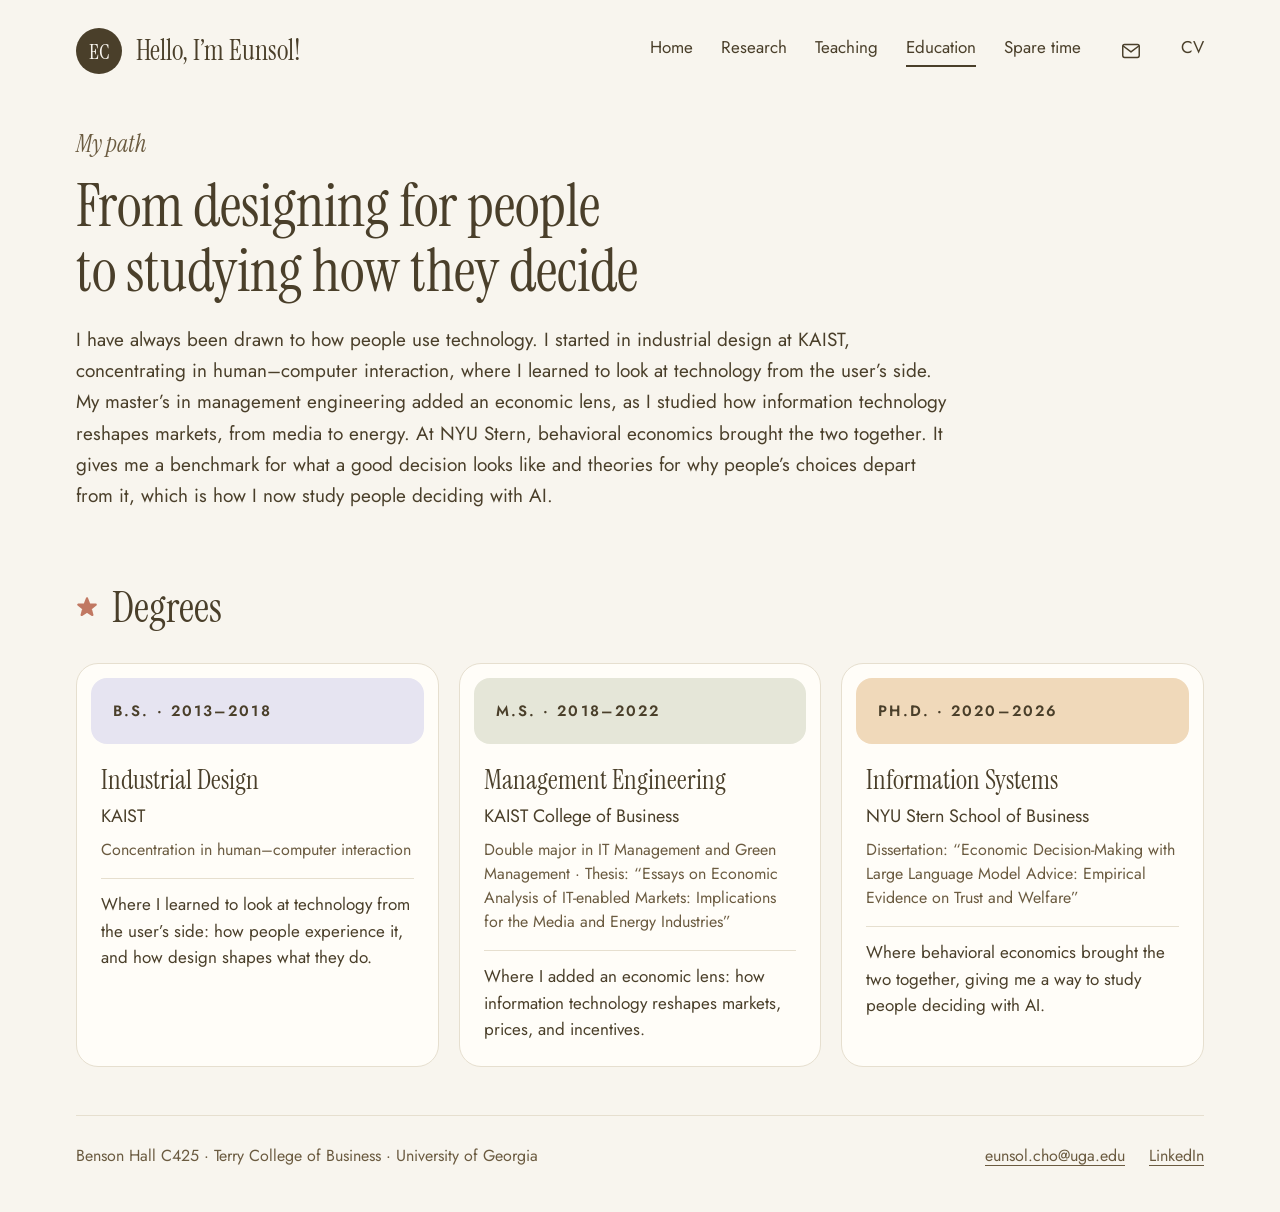
==== education/index.html @ dc2fbb2b "Add Education page with path narrative and degree cards Co-Authored-By: Claude Opus 5.5 <noreply@ant" ====
<!doctype html>
<html lang="en">
<head>
<meta charset="utf-8">
<meta name="viewport" content="width=device-width, initial-scale=1">
<title>Education · Eunsol Cho</title>
<meta name="description" content="Eunsol Cho’s path from industrial design and HCI to behavioral economics and information systems.">
<meta property="og:title" content="Education · Eunsol Cho">
<meta property="og:description" content="Eunsol Cho’s path from industrial design and HCI to behavioral economics and information systems.">
<meta property="og:image" content="https://iameunsol.com/assets/img/og.jpg">
<meta property="og:type" content="website">
<link rel="icon" href="../favicon.svg" type="image/svg+xml">
<link rel="preconnect" href="https://fonts.googleapis.com">
<link rel="preconnect" href="https://fonts.gstatic.com" crossorigin>
<link rel="stylesheet" href="https://fonts.googleapis.com/css2?family=Instrument+Serif:ital@0;1&amp;family=Jost:wght@400;500;600&amp;display=swap">
<link rel="stylesheet" href="../assets/css/site.css?v=0482c925">
</head>
<body>
<a class="skip" href="#main">Skip to content</a>
<div class="page">
  <header class="site-header">
    <a class="brand" href="../"><span class="mono" aria-hidden="true">EC</span><span class="brand-name">Hello, I’m Eunsol!</span></a>
    <nav class="nav" aria-label="Main">
      <a href="../">Home</a>
      <a href="../research/">Research</a>
      <a href="../teaching/">Teaching</a>
      <a href="../education/" aria-current="page">Education</a>
      <a href="../spare-time/">Spare time</a>
      <a class="icon-link" href="mailto:eunsol.cho@uga.edu" aria-label="Email Eunsol"><svg aria-hidden="true" width="22" height="22" viewBox="0 0 24 24" fill="none" stroke="currentColor" stroke-width="1.6" stroke-linecap="round" stroke-linejoin="round"><rect x="3" y="5" width="18" height="14" rx="2"/><path d="M3.5 6.5l8.5 6.5 8.5-6.5"/></svg></a>
      <a href="/Eunsol_Cho_CV.pdf">CV</a>
    </nav>
  </header>
  <main id="main">
    <section class="intro">
      <p class="kicker">My path</p>
      <h1>From designing for people<br>to studying how they decide</h1>
      <p class="lead">I have always been drawn to how people use technology. I started in industrial design at KAIST, concentrating in human–computer interaction, where I learned to look at technology from the user’s side. My master’s in management engineering added an economic lens, as I studied how information technology reshapes markets, from media to energy. At NYU Stern, behavioral economics brought the two together. It gives me a benchmark for what a good decision looks like and theories for why people’s choices depart from it, which is how I now study people deciding with AI.</p>
    </section>

    <section style="padding:0 var(--x)">
      <h2 class="h h-sub"><svg class="star" aria-hidden="true" width="22" height="22" viewBox="0 0 24 24"><path d="M12.00,2.60 L14.53,9.12 L21.51,9.51 L16.09,13.93 L17.88,20.69 L12.00,16.90 L6.12,20.69 L7.91,13.93 L2.49,9.51 L9.47,9.12 Z"/></svg> Degrees</h2>
      <div class="cards">
        <article class="course"><div class="band" style="background:#E6E4F1">B.S. · 2013–2018</div><div class="cb"><h3>Industrial Design</h3><p>KAIST</p><p class="where">Concentration in human–computer interaction</p><p class="took">Where I learned to look at technology from the user’s side: how people experience it, and how design shapes what they do.</p></div></article>
        <article class="course"><div class="band" style="background:#E5E6D8">M.S. · 2018–2022</div><div class="cb"><h3>Management Engineering</h3><p>KAIST College of Business</p><p class="where">Double major in IT Management and Green Management · Thesis: “Essays on Economic Analysis of IT-enabled Markets: Implications for the Media and Energy Industries”</p><p class="took">Where I added an economic lens: how information technology reshapes markets, prices, and incentives.</p></div></article>
        <article class="course"><div class="band" style="background:#F0D9BA">PH.D. · 2020–2026</div><div class="cb"><h3>Information Systems</h3><p>NYU Stern School of Business</p><p class="where">Dissertation: “Economic Decision-Making with Large Language Model Advice: Empirical Evidence on Trust and Welfare”</p><p class="took">Where behavioral economics brought the two together, giving me a way to study people deciding with AI.</p></div></article>
      </div>
    </section>
  </main>
  <footer class="site-footer">
    <span>Benson Hall C425 · Terry College of Business · University of Georgia</span>
    <span class="links"><a href="mailto:eunsol.cho@uga.edu">eunsol.cho@uga.edu</a><a href="https://www.linkedin.com/in/eunsol--cho">LinkedIn</a></span>
  </footer>
</div>
<script src="../assets/js/site.js?v=0482c925"></script>
</body>
</html>
---- assets/css/site.css ----
:root{--bg:#F8F5EE;--ink:#4A3F2A;--muted:#6B5B40;--hero:#E6E4F1;--green:#E5E6D8;--spark:#C17862;--card:#FFFDF8;--rule:#E6DFCF;--x:clamp(16px,3vw,36px);--serif:'Instrument Serif',Georgia,serif}
*{box-sizing:border-box}
html{-webkit-text-size-adjust:100%}
body{margin:0;background:var(--bg);color:var(--ink);font-family:Jost,system-ui,sans-serif;font-size:18px;line-height:1.5}
a{color:inherit;text-underline-offset:4px;text-decoration-thickness:1px}
a:focus-visible,button:focus-visible{outline:2px solid var(--spark);outline-offset:3px}
button{font-family:inherit;color:inherit}
img{max-width:100%}
.page{max-width:1200px;margin:0 auto;padding:0 0 44px}
.skip{position:absolute;left:-999px;top:8px;background:var(--ink);color:var(--bg);padding:8px 14px;border-radius:8px;z-index:100}.skip:focus{left:8px}
.star{fill:var(--spark);stroke:var(--spark);stroke-width:2.4;stroke-linejoin:round;flex:0 0 auto}
/* header */
.site-header{display:flex;flex-wrap:wrap;gap:16px 32px;align-items:center;justify-content:space-between;padding:28px var(--x)}
.brand{display:flex;align-items:center;gap:14px;text-decoration:none}
.mono{width:46px;height:46px;border-radius:50%;background:var(--ink);color:var(--bg);display:flex;align-items:center;justify-content:center;font-family:var(--serif);font-size:22px}
.brand-name{font-family:var(--serif);font-size:28px}
.nav{display:flex;flex-wrap:wrap;gap:14px 28px;align-items:center;font-size:17px}
.nav a{text-decoration:none;padding-bottom:4px;border-bottom:2px solid transparent}
.nav a[aria-current=page]{border-bottom-color:var(--ink)}
.nav a:hover{border-bottom-color:var(--rule)}
.nav .icon-link{display:inline-flex;width:44px;height:44px;align-items:center;justify-content:center;border-radius:50%;padding:0;border:0}
.nav .icon-link:hover{background:var(--green)}
.pill{display:inline-flex;align-items:center;gap:8px;text-decoration:none;border:1.5px solid var(--ink);border-radius:999px;padding:12px 24px;font-size:17px;background:transparent;cursor:pointer;transition:background .2s}
.pill:hover{background:rgba(74,63,42,.06)}
.pill.solid{background:var(--ink);color:var(--bg);border-color:var(--ink)}
.pill.solid:hover{background:#3a3121}
.nav .pill{padding:9px 20px;border-bottom:1.5px solid var(--ink)}
/* plain links */
.textlink,.textbtn{align-self:flex-start;font-size:17px;text-decoration:underline;text-decoration-color:var(--spark);text-underline-offset:5px;text-decoration-thickness:1.5px;background:none;border:0;padding:6px 0;cursor:pointer;color:inherit;font-family:inherit}
.textlink:hover,.textbtn:hover{text-decoration-color:var(--ink)}
.kicker{margin:0;font-family:var(--serif);font-style:italic;font-size:24px;color:var(--muted)}
/* home hero */
.hero{display:flex;flex-wrap:wrap;gap:20px;padding:0 var(--x)}
.hero-box{flex:999 1 560px;min-width:0;background:var(--hero);border-radius:22px;padding:clamp(28px,5vw,56px) clamp(22px,4.5vw,52px);display:flex;flex-direction:column;gap:22px;position:relative}
.hero-box .star{position:absolute;top:40px;right:44px}
.label{margin:0;font-size:15px;font-weight:600;letter-spacing:.14em;color:var(--muted)}
h1,h2,h3{font-family:var(--serif);font-weight:400}
.hero-box h1{margin:0;font-size:clamp(40px,6vw,60px);line-height:1.05}
.lead{margin:0;font-size:19px;line-height:1.6;max-width:560px}
.btns{display:flex;flex-wrap:wrap;gap:12px;margin-top:6px}
.portrait{flex:0 1 380px;min-width:280px;display:flex;flex-direction:column;gap:14px}
.portrait img{flex:1 1 auto;width:100%;min-height:380px;height:0;object-fit:cover;object-position:48% 30%;border-radius:22px;display:block}
.caption{padding:4px 4px 0;display:flex;flex-direction:column;gap:8px}
.caption .name-row{margin:0;display:flex;align-items:baseline;justify-content:space-between;gap:12px}
.caption .name{font-family:var(--serif);font-size:30px;line-height:1.1}
.caption .cv{font-size:16px;padding:0;white-space:nowrap}
.caption p{margin:0;font-size:16px;line-height:1.5}
.tag{align-self:flex-start;display:inline-flex;align-items:center;gap:8px;font-size:16px;margin-top:2px}
.dot{width:8px;height:8px;border-radius:50%;background:var(--spark)}
/* section heads */
.section{padding:56px var(--x) 0}
.section-head{display:flex;flex-wrap:wrap;gap:12px 24px;align-items:center;justify-content:space-between}
h2.h{margin:0;display:flex;align-items:center;gap:14px;font-size:clamp(32px,5vw,42px)}
/* carousel */
.car{position:relative;height:470px;margin-top:28px;overflow:hidden;transition:height 450ms ease}
.pc{position:absolute;top:0;left:50%;width:56%;height:100%;border-radius:24px;padding:14px;display:flex;gap:26px;background:var(--card);border:1px solid var(--rule);transition:transform 550ms cubic-bezier(.2,.75,.2,1),opacity 450ms ease;transform:translateX(calc(-50% + var(--off) * (100% + 72px))) scale(var(--sc));opacity:var(--op);z-index:var(--z)}
.pc.is-current{box-shadow:0 14px 32px rgba(74,63,42,.08)}
.pc.is-peek{cursor:pointer}
.pc.is-hidden{pointer-events:none}
.pc-tile{flex:0 0 36%;border-radius:16px;display:flex;align-items:center;justify-content:center;background:var(--tile)}
.pc-tile img{width:100%;height:100%;object-fit:cover;border-radius:16px;display:block}
.pc-tile.img{background:none}
.pc-tile.term{font-family:var(--serif);font-size:clamp(28px,3vw,38px);line-height:1.15;text-align:center;padding:20px}
.pc-tile.fig{flex:0 0 46%;padding:14px}
.pc-col{flex-direction:column;gap:6px}
.pc-col .pc-tile.fig{flex:0 0 260px;height:260px;min-height:0;display:flex;align-items:center;justify-content:center}
.pc-col .pc-tile.fig img{width:auto;height:auto;max-width:100%;max-height:232px}
.pc-col .pc-text{padding:12px 14px 10px;justify-content:flex-start;gap:10px}
.pc-col .pc-text .sum{margin:0}
.car.tall{height:580px}
.pc-tile.fig img{width:100%;height:auto;max-height:100%;object-fit:contain;background:#fff;border-radius:10px}
.paper .ptile.fig{flex:0 0 280px;height:200px;padding:12px}
.paper .ptile.fig img{max-width:100%;max-height:100%;object-fit:contain;background:#fff;border-radius:8px;display:block}
.abs{margin:10px 0 4px;max-width:820px}
.abs p{margin:0 0 16px;font-size:18px;line-height:1.65}
.abs figure{margin:0 0 18px}
.abs figure img{width:100%;border:1px solid var(--rule);border-radius:12px;background:#fff;display:block}
.abs figcaption{margin-top:8px;font-size:15px;color:var(--muted)}
.pc-text .player{margin-top:4px}
.pc-text{flex:1 1 0;min-width:0;padding:24px 18px 24px 0;display:flex;flex-direction:column;justify-content:center;gap:12px}
.pc-text h3{margin:0;font-size:clamp(26px,3vw,31px);line-height:1.12}
.pc-text .authors{margin:0;font-size:16px;color:var(--muted)}
.pc-text .sum{margin:2px 0 0;font-size:18px;line-height:1.55}
.pc-text .pill{align-self:flex-start;padding:10px 20px;font-size:16px;margin-top:6px}
.car-side{position:absolute;top:50%;transform:translate(-50%,-50%);z-index:30;width:52px;height:52px;border-radius:50%;font-size:20px;cursor:pointer;border:1.5px solid var(--ink);background:var(--bg)}
.car-side.next,.car-bottom.next{background:var(--ink);color:var(--bg);border:0}
.car-side.prev{left:calc(22% - 40px)}.car-side.next{left:calc(78% + 40px)}
.car-nav{margin-top:20px;display:flex;justify-content:center;align-items:center;gap:10px}
.car-bottom{display:none;width:44px;height:44px;border-radius:50%;border:1.5px solid var(--ink);background:var(--bg);font-size:18px;cursor:pointer;align-items:center;justify-content:center}
.dotbtn{width:12px;height:12px;border-radius:999px;border:0;padding:0;cursor:pointer;background:var(--rule);transition:width .3s}
.dotbtn[aria-current=true]{width:28px;background:var(--ink)}
.offclock{margin:72px var(--x) 0;display:flex;flex-wrap:wrap;align-items:center;gap:10px 16px;line-height:1.3}
.offclock .t{font-family:var(--serif);font-size:clamp(22px,2.4vw,25px)}
.offclock a{display:inline-flex;font-size:17px;align-items:center;gap:8px;font-weight:500;text-decoration-color:var(--spark)}
.offclock img{border-radius:50%}
/* footer */
.site-footer{margin:48px var(--x) 0;padding-top:28px;border-top:1px solid var(--rule);display:flex;flex-wrap:wrap;gap:12px 32px;justify-content:space-between;font-size:16px;color:var(--muted)}
.site-footer .links{display:flex;gap:24px}
/* inner pages */
.intro{padding:24px var(--x) 0;max-width:1060px}
.intro .kicker{display:flex;align-items:center;gap:12px;margin-bottom:12px}
.intro h1{margin:0;font-size:clamp(34px,5.2vw,60px);line-height:1.08}
.intro p.lead{margin-top:20px;max-width:880px;line-height:1.65}
.filters{margin-top:36px;display:flex;flex-wrap:wrap;gap:10px}
.filters{gap:4px 28px}
.filters button{min-height:44px;padding:8px 0;font-size:17px;cursor:pointer;border:0;border-bottom:2px solid transparent;background:transparent;color:var(--muted)}
.filters button[aria-pressed=true]{border-bottom-color:var(--ink);color:var(--ink)}
.filters button:hover{color:var(--ink)}
.plist{margin-top:24px;display:flex;flex-direction:column;gap:16px}
.paper{background:var(--card);border:1px solid var(--rule);border-radius:22px;padding:14px;display:flex;flex-wrap:wrap;gap:24px}
.paper[hidden]{display:none}
.paper .ptile{flex:0 0 140px;height:140px;background:var(--tile);border-radius:16px;display:flex;align-items:center;justify-content:center}
.paper .pbody{flex:1 1 420px;min-width:0;padding:8px 12px 8px 0;display:flex;flex-direction:column;gap:8px}
.paper h3{margin:0;font-size:clamp(25px,2.6vw,30px);line-height:1.15}
.paper .authors{margin:0;font-size:16px;color:var(--muted)}
.paper .status{margin:0;font-size:16px}
.paper .pill{align-self:flex-start;padding:9px 20px;font-size:16px;margin-top:6px;min-height:44px}

.rows{margin:0;padding:0;list-style:none;border-bottom:1px solid var(--rule)}
.rows li{display:grid;grid-template-columns:130px 1fr;gap:16px;padding:16px 0;border-top:1px solid var(--rule);line-height:1.5}
.rows .when{color:var(--muted);font-size:16px;padding-top:3px}
.rows .muted{color:var(--muted);font-size:16px}
.rows .ct{font-family:var(--serif);font-size:24px}
h2.h.h-sub{margin:64px 0 24px}
.cards{display:grid;grid-template-columns:repeat(auto-fill,minmax(300px,1fr));gap:20px}
.course{min-width:0;background:var(--card);border:1px solid var(--rule);border-radius:22px;padding:14px}
.course .band{border-radius:16px;padding:22px;font-size:15px;font-weight:600;letter-spacing:.14em}
.course .cb{padding:20px 10px 10px;display:flex;flex-direction:column;gap:8px}
.course h3{margin:0;font-size:27px;line-height:1.15}
.course p{margin:0}
.course .where{font-size:16px;color:var(--muted)}
.course .took{margin-top:8px;padding-top:12px;border-top:1px solid var(--rule);font-size:17px;line-height:1.55}
.course .tag{margin-top:6px}
.songs{display:grid;grid-template-columns:repeat(auto-fill,minmax(250px,1fr));gap:20px}
.song{background:var(--card);border:1px solid var(--rule);border-radius:22px;padding:12px;display:flex;flex-direction:column;gap:14px}
.song img{width:100%;aspect-ratio:1/1;object-fit:cover;border-radius:16px;display:block}
.song .sb{padding:0 8px 8px;display:flex;flex-direction:column;gap:6px}
.song h3{margin:0;font-size:26px;line-height:1.15}
.song .style{margin:0;font-size:16px;color:var(--muted)}
.player{margin-top:8px;display:flex;align-items:center;gap:12px}
.play{flex:0 0 auto;width:44px;height:44px;border-radius:50%;border:0;background:var(--ink);color:var(--bg);cursor:pointer;display:flex;align-items:center;justify-content:center}
.bar{flex:1;height:18px;display:flex;align-items:center;cursor:pointer}
.bar span{display:block;height:4px;width:100%;border-radius:999px;background:var(--rule);position:relative;overflow:hidden}
.bar i{position:absolute;inset:0 auto 0 0;width:0;background:var(--spark)}
.time{font-size:15px;color:var(--muted);min-width:40px;text-align:right;font-variant-numeric:tabular-nums}
.song .open{margin-top:6px;font-size:16px}
@media (max-width:720px){
 .car{height:620px}
 .pc{width:88%;flex-direction:column;gap:14px}
 .pc-tile{flex:0 0 140px}
 .pc-tile.img{flex:0 0 220px}
 .pc-tile.fig{flex:0 0 200px}
 .pc-col .pc-tile.fig{flex:0 0 190px;height:190px}
 .pc-col .pc-tile.fig img{max-height:162px}
 .car.tall{height:740px}
 .pc{width:88%}
 .paper .ptile.fig{flex:1 1 100%;height:220px}
 .pc-text{padding:4px 8px 8px;justify-content:flex-start}
 .car-side{display:none}
 .car-bottom{display:inline-flex}
 .rows li{grid-template-columns:96px 1fr}
}
@media (prefers-reduced-motion:reduce){.pc{transition:none}}
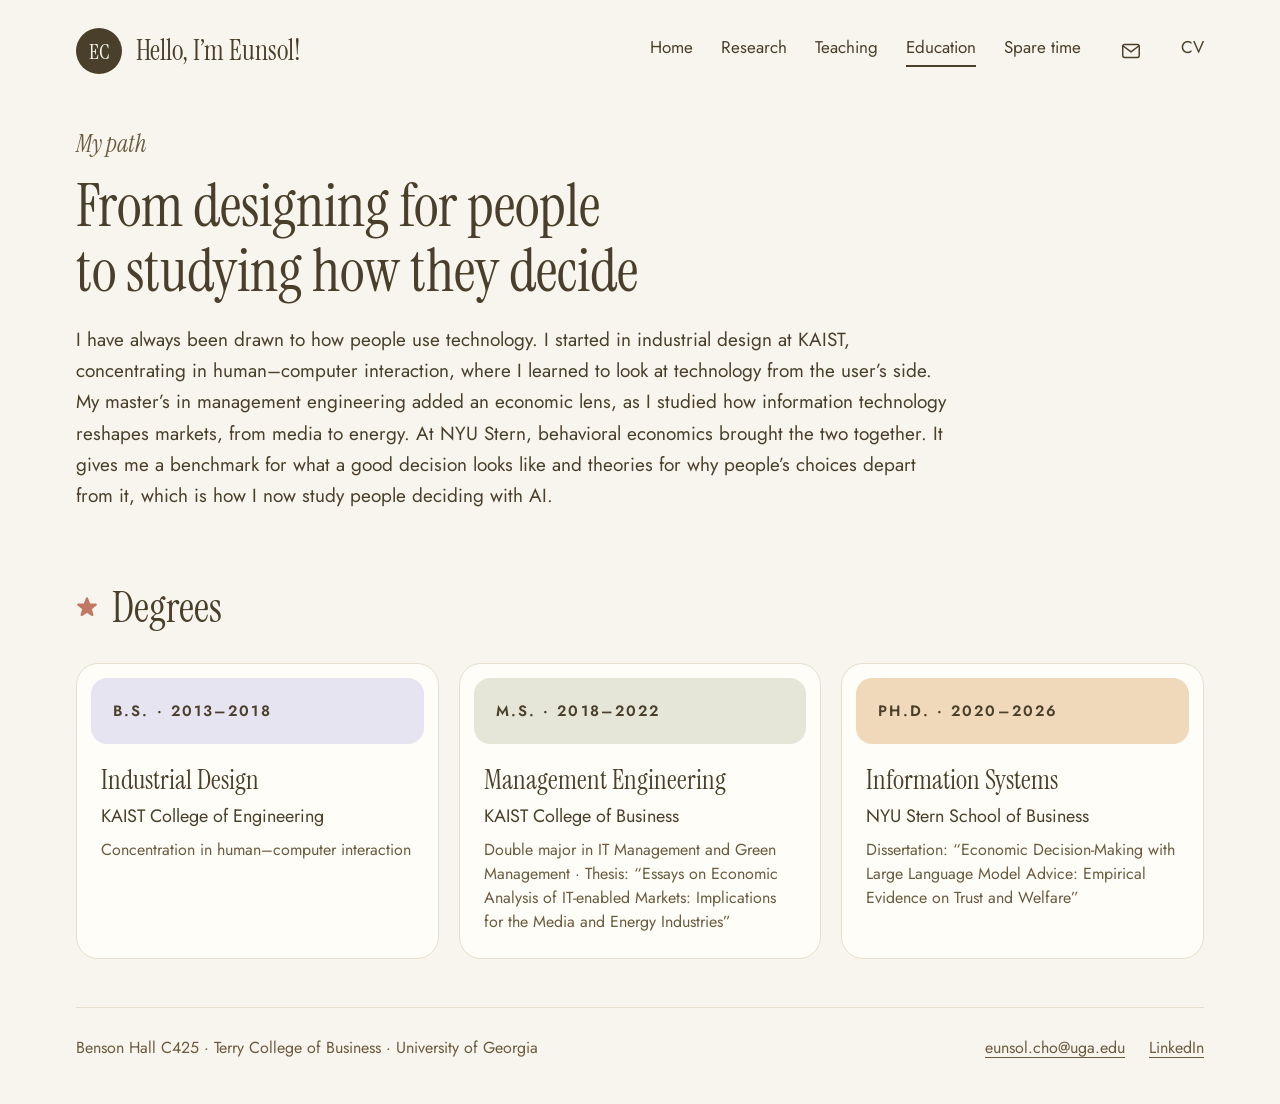
==== commit d0f45597: "Education cards: facts only; KAIST College of Engineering Co-Authored-By: Claude Opus 5.5 <noreply@a" ====
--- a/education/index.html
+++ b/education/index.html
@@ -40,9 +40,9 @@
     <section style="padding:0 var(--x)">
       <h2 class="h h-sub"><svg class="star" aria-hidden="true" width="22" height="22" viewBox="0 0 24 24"><path d="M12.00,2.60 L14.53,9.12 L21.51,9.51 L16.09,13.93 L17.88,20.69 L12.00,16.90 L6.12,20.69 L7.91,13.93 L2.49,9.51 L9.47,9.12 Z"/></svg> Degrees</h2>
       <div class="cards">
-        <article class="course"><div class="band" style="background:#E6E4F1">B.S. · 2013–2018</div><div class="cb"><h3>Industrial Design</h3><p>KAIST</p><p class="where">Concentration in human–computer interaction</p><p class="took">Where I learned to look at technology from the user’s side: how people experience it, and how design shapes what they do.</p></div></article>
-        <article class="course"><div class="band" style="background:#E5E6D8">M.S. · 2018–2022</div><div class="cb"><h3>Management Engineering</h3><p>KAIST College of Business</p><p class="where">Double major in IT Management and Green Management · Thesis: “Essays on Economic Analysis of IT-enabled Markets: Implications for the Media and Energy Industries”</p><p class="took">Where I added an economic lens: how information technology reshapes markets, prices, and incentives.</p></div></article>
-        <article class="course"><div class="band" style="background:#F0D9BA">PH.D. · 2020–2026</div><div class="cb"><h3>Information Systems</h3><p>NYU Stern School of Business</p><p class="where">Dissertation: “Economic Decision-Making with Large Language Model Advice: Empirical Evidence on Trust and Welfare”</p><p class="took">Where behavioral economics brought the two together, giving me a way to study people deciding with AI.</p></div></article>
+        <article class="course"><div class="band" style="background:#E6E4F1">B.S. · 2013–2018</div><div class="cb"><h3>Industrial Design</h3><p>KAIST College of Engineering</p><p class="where">Concentration in human–computer interaction</p></div></article>
+        <article class="course"><div class="band" style="background:#E5E6D8">M.S. · 2018–2022</div><div class="cb"><h3>Management Engineering</h3><p>KAIST College of Business</p><p class="where">Double major in IT Management and Green Management · Thesis: “Essays on Economic Analysis of IT-enabled Markets: Implications for the Media and Energy Industries”</p></div></article>
+        <article class="course"><div class="band" style="background:#F0D9BA">PH.D. · 2020–2026</div><div class="cb"><h3>Information Systems</h3><p>NYU Stern School of Business</p><p class="where">Dissertation: “Economic Decision-Making with Large Language Model Advice: Empirical Evidence on Trust and Welfare”</p></div></article>
       </div>
     </section>
   </main>
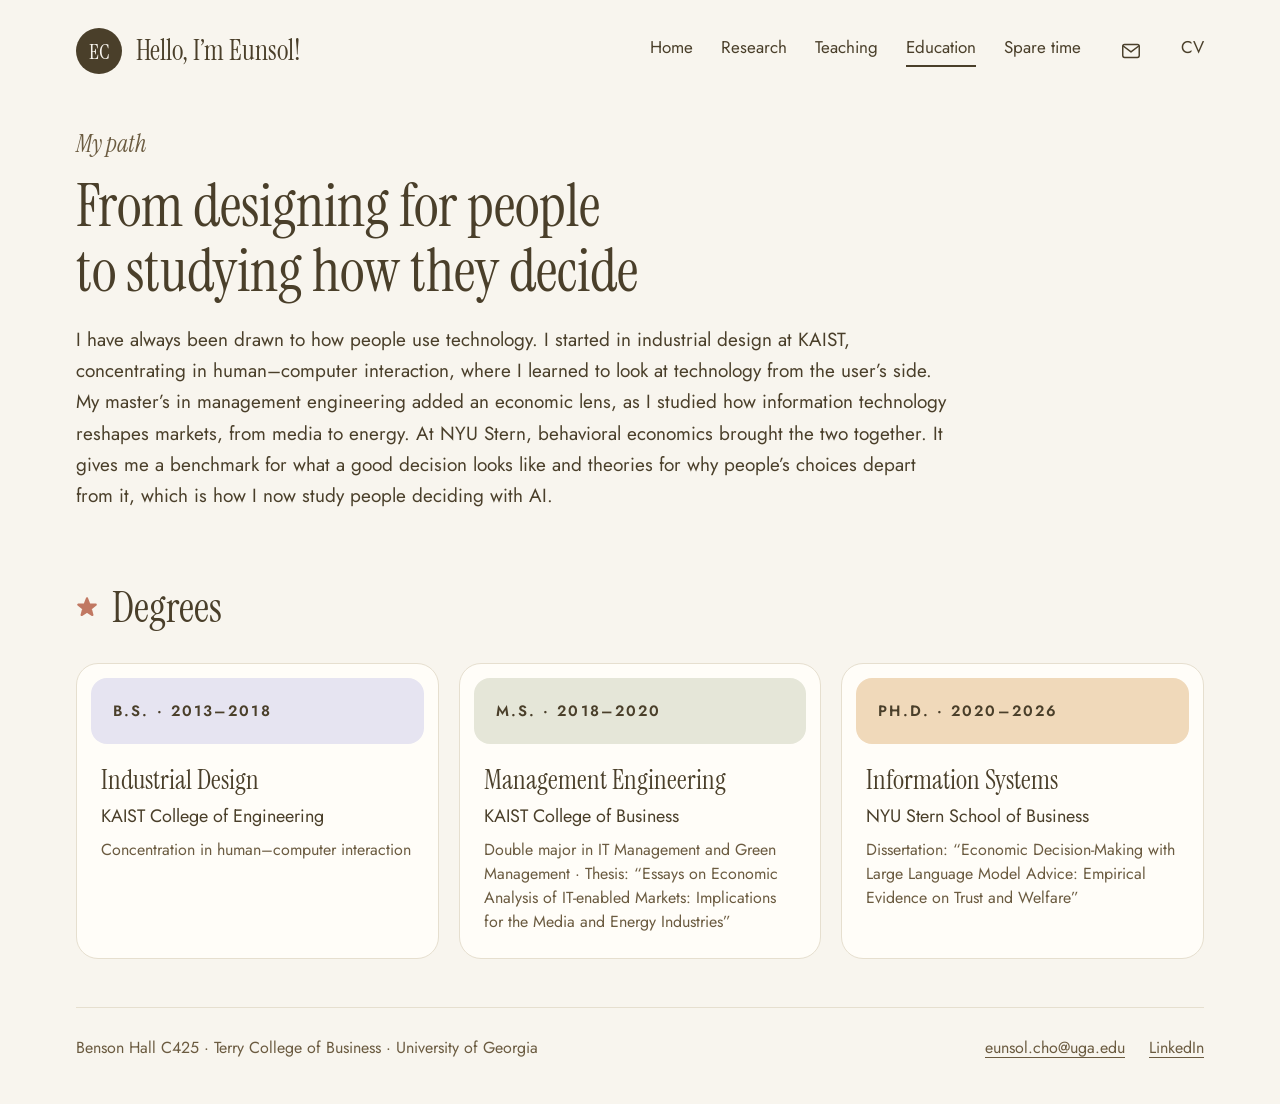
==== commit 45530d96: "Fix KAIST M.S. dates to 2018-2020 (CV and Education page) Co-Authored-By: Claude Opus 5.5 <noreply@a" ====
--- a/education/index.html
+++ b/education/index.html
@@ -13,7 +13,7 @@
 <link rel="preconnect" href="https://fonts.googleapis.com">
 <link rel="preconnect" href="https://fonts.gstatic.com" crossorigin>
 <link rel="stylesheet" href="https://fonts.googleapis.com/css2?family=Instrument+Serif:ital@0;1&amp;family=Jost:wght@400;500;600&amp;display=swap">
-<link rel="stylesheet" href="../assets/css/site.css?v=0482c925">
+<link rel="stylesheet" href="../assets/css/site.css?v=bc23ac69">
 </head>
 <body>
 <a class="skip" href="#main">Skip to content</a>
@@ -41,7 +41,7 @@
       <h2 class="h h-sub"><svg class="star" aria-hidden="true" width="22" height="22" viewBox="0 0 24 24"><path d="M12.00,2.60 L14.53,9.12 L21.51,9.51 L16.09,13.93 L17.88,20.69 L12.00,16.90 L6.12,20.69 L7.91,13.93 L2.49,9.51 L9.47,9.12 Z"/></svg> Degrees</h2>
       <div class="cards">
         <article class="course"><div class="band" style="background:#E6E4F1">B.S. · 2013–2018</div><div class="cb"><h3>Industrial Design</h3><p>KAIST College of Engineering</p><p class="where">Concentration in human–computer interaction</p></div></article>
-        <article class="course"><div class="band" style="background:#E5E6D8">M.S. · 2018–2022</div><div class="cb"><h3>Management Engineering</h3><p>KAIST College of Business</p><p class="where">Double major in IT Management and Green Management · Thesis: “Essays on Economic Analysis of IT-enabled Markets: Implications for the Media and Energy Industries”</p></div></article>
+        <article class="course"><div class="band" style="background:#E5E6D8">M.S. · 2018–2020</div><div class="cb"><h3>Management Engineering</h3><p>KAIST College of Business</p><p class="where">Double major in IT Management and Green Management · Thesis: “Essays on Economic Analysis of IT-enabled Markets: Implications for the Media and Energy Industries”</p></div></article>
         <article class="course"><div class="band" style="background:#F0D9BA">PH.D. · 2020–2026</div><div class="cb"><h3>Information Systems</h3><p>NYU Stern School of Business</p><p class="where">Dissertation: “Economic Decision-Making with Large Language Model Advice: Empirical Evidence on Trust and Welfare”</p></div></article>
       </div>
     </section>
@@ -51,6 +51,6 @@
     <span class="links"><a href="mailto:eunsol.cho@uga.edu">eunsol.cho@uga.edu</a><a href="https://www.linkedin.com/in/eunsol--cho">LinkedIn</a></span>
   </footer>
 </div>
-<script src="../assets/js/site.js?v=0482c925"></script>
+<script src="../assets/js/site.js?v=bc23ac69"></script>
 </body>
 </html>
--- a/assets/css/site.css
+++ b/assets/css/site.css
@@ -131,6 +131,14 @@
 .course .where{font-size:16px;color:var(--muted)}
 .course .took{margin-top:8px;padding-top:12px;border-top:1px solid var(--rule);font-size:17px;line-height:1.55}
 .course .tag{margin-top:6px}
+.pgrid{margin-top:28px}
+.pcard{display:flex;flex-direction:column}
+.pcard .band{min-height:78px;display:flex;align-items:center;justify-content:space-between;gap:14px;line-height:1.4}
+.pcard .band svg{flex:0 0 auto}
+.pcard .cb{flex:1}
+.pcard h3{font-size:25px}
+.pcard .sum{font-size:17px;line-height:1.55;margin-top:4px}
+.pcard .textlink{margin-top:auto;padding-top:8px;align-self:flex-start}
 .songs{display:grid;grid-template-columns:repeat(auto-fill,minmax(250px,1fr));gap:20px}
 .song{background:var(--card);border:1px solid var(--rule);border-radius:22px;padding:12px;display:flex;flex-direction:column;gap:14px}
 .song img{width:100%;aspect-ratio:1/1;object-fit:cover;border-radius:16px;display:block}
